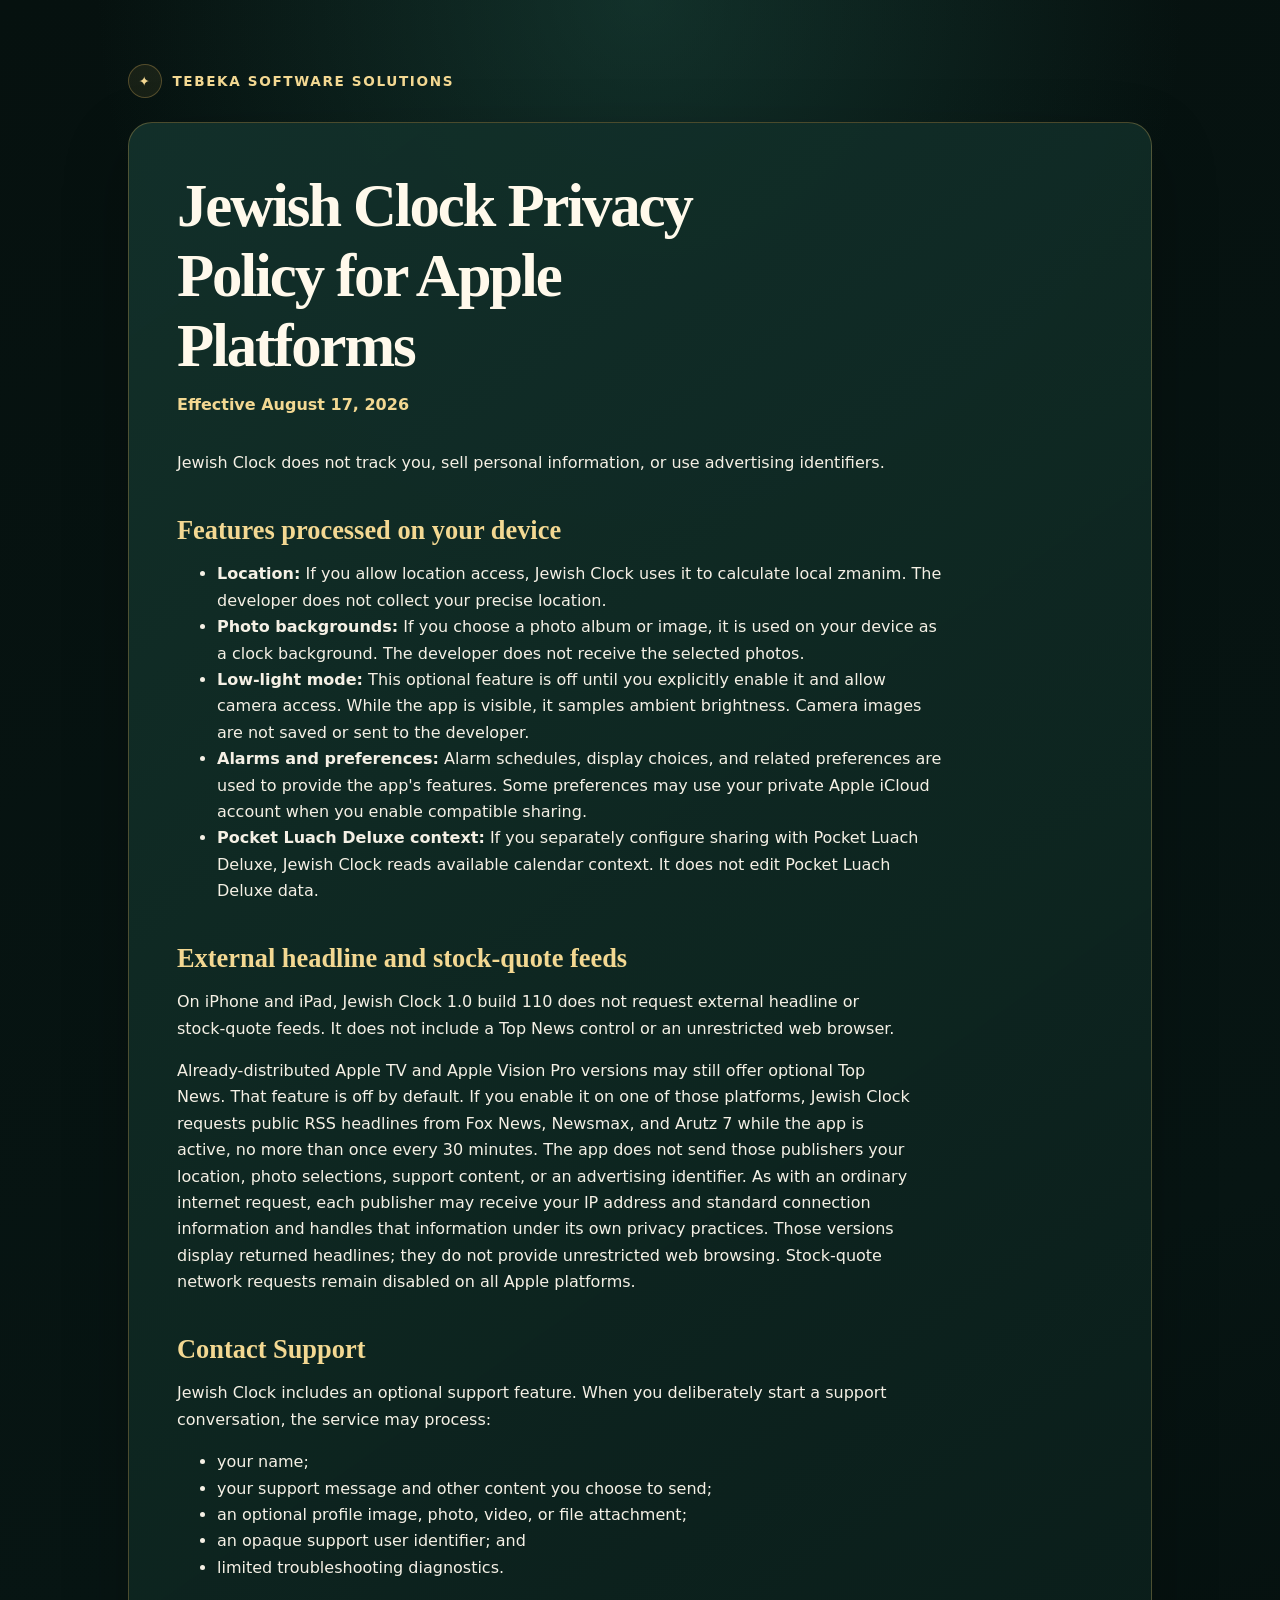
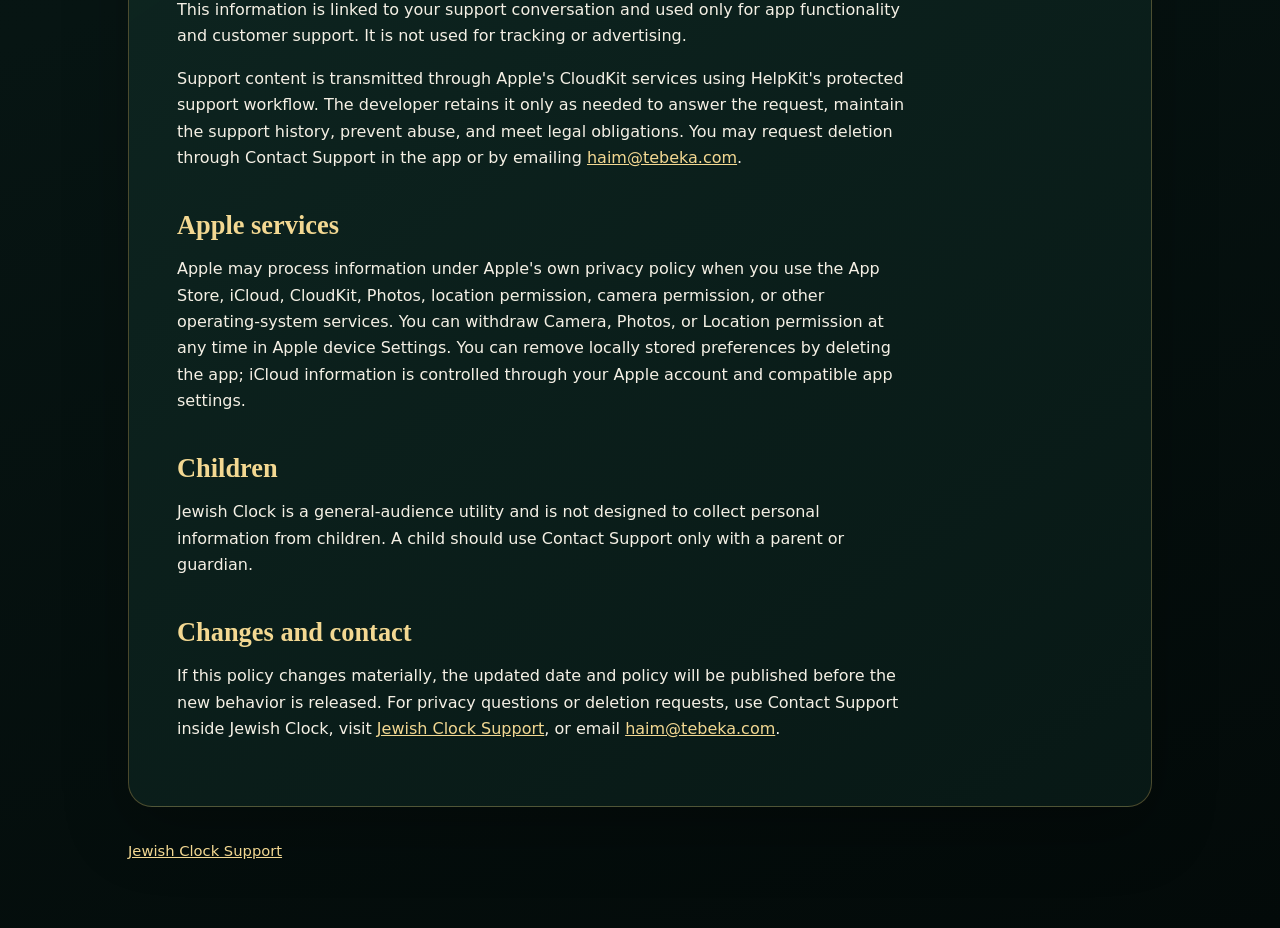
==== jewish-clock/index.html @ c7fe087c "Publish Jewish Clock privacy and support pages" ====
<!doctype html>
<html lang="en">
<head>
  <meta charset="utf-8">
  <meta name="viewport" content="width=device-width, initial-scale=1">
  <meta name="description" content="Jewish Clock privacy policy for Apple platforms.">
  <title>Jewish Clock Privacy Policy</title>
  <link rel="stylesheet" href="../assets/style.css">
</head>
<body>
  <main class="shell">
    <a class="brand" href="./">Tebeka Software Solutions</a>
    <article class="policy">
      <h1>Jewish Clock Privacy Policy for Apple Platforms</h1>
      <p class="effective">Effective August 17, 2026</p>
      <p>Jewish Clock does not track you, sell personal information, or use advertising identifiers.</p>

      <h2>Features processed on your device</h2>
      <ul>
        <li><strong>Location:</strong> If you allow location access, Jewish Clock uses it to calculate local zmanim. The developer does not collect your precise location.</li>
        <li><strong>Photo backgrounds:</strong> If you choose a photo album or image, it is used on your device as a clock background. The developer does not receive the selected photos.</li>
        <li><strong>Low-light mode:</strong> This optional feature is off until you explicitly enable it and allow camera access. While the app is visible, it samples ambient brightness. Camera images are not saved or sent to the developer.</li>
        <li><strong>Alarms and preferences:</strong> Alarm schedules, display choices, and related preferences are used to provide the app's features. Some preferences may use your private Apple iCloud account when you enable compatible sharing.</li>
        <li><strong>Pocket Luach Deluxe context:</strong> If you separately configure sharing with Pocket Luach Deluxe, Jewish Clock reads available calendar context. It does not edit Pocket Luach Deluxe data.</li>
      </ul>

      <h2>External headline and stock-quote feeds</h2>
      <p>On iPhone and iPad, Jewish Clock 1.0 build 110 does not request external headline or stock-quote feeds. It does not include a Top News control or an unrestricted web browser.</p>
      <p>Already-distributed Apple TV and Apple Vision Pro versions may still offer optional Top News. That feature is off by default. If you enable it on one of those platforms, Jewish Clock requests public RSS headlines from Fox News, Newsmax, and Arutz 7 while the app is active, no more than once every 30 minutes. The app does not send those publishers your location, photo selections, support content, or an advertising identifier. As with an ordinary internet request, each publisher may receive your IP address and standard connection information and handles that information under its own privacy practices. Those versions display returned headlines; they do not provide unrestricted web browsing. Stock-quote network requests remain disabled on all Apple platforms.</p>

      <h2>Contact Support</h2>
      <p>Jewish Clock includes an optional support feature. When you deliberately start a support conversation, the service may process:</p>
      <ul>
        <li>your name;</li>
        <li>your support message and other content you choose to send;</li>
        <li>an optional profile image, photo, video, or file attachment;</li>
        <li>an opaque support user identifier; and</li>
        <li>limited troubleshooting diagnostics.</li>
      </ul>
      <p>This information is linked to your support conversation and used only for app functionality and customer support. It is not used for tracking or advertising.</p>
      <p>Support content is transmitted through Apple's CloudKit services using HelpKit's protected support workflow. The developer retains it only as needed to answer the request, maintain the support history, prevent abuse, and meet legal obligations. You may request deletion through Contact Support in the app or by emailing <a href="mailto:haim@tebeka.com">haim@tebeka.com</a>.</p>

      <h2>Apple services</h2>
      <p>Apple may process information under Apple's own privacy policy when you use the App Store, iCloud, CloudKit, Photos, location permission, camera permission, or other operating-system services. You can withdraw Camera, Photos, or Location permission at any time in Apple device Settings. You can remove locally stored preferences by deleting the app; iCloud information is controlled through your Apple account and compatible app settings.</p>

      <h2>Children</h2>
      <p>Jewish Clock is a general-audience utility and is not designed to collect personal information from children. A child should use Contact Support only with a parent or guardian.</p>

      <h2>Changes and contact</h2>
      <p>If this policy changes materially, the updated date and policy will be published before the new behavior is released. For privacy questions or deletion requests, use Contact Support inside Jewish Clock, visit <a href="support/">Jewish Clock Support</a>, or email <a href="mailto:haim@tebeka.com">haim@tebeka.com</a>.</p>
    </article>
    <footer><a href="support/">Jewish Clock Support</a></footer>
  </main>
</body>
</html>
---- assets/style.css ----
:root {
  color-scheme: dark;
  --background: #071513;
  --surface: #0d2420;
  --surface-strong: #13312b;
  --text: #f5f0e5;
  --muted: #c9c3b7;
  --gold: #e2b75f;
  --gold-soft: #f3d892;
  --line: rgba(226, 183, 95, 0.3);
  font-family: Inter, ui-sans-serif, system-ui, -apple-system, BlinkMacSystemFont,
    "Segoe UI", sans-serif;
}

* { box-sizing: border-box; }

body {
  margin: 0;
  min-height: 100vh;
  color: var(--text);
  background:
    radial-gradient(circle at top, rgba(42, 110, 94, 0.34), transparent 34rem),
    linear-gradient(160deg, #06110f 0%, var(--background) 55%, #030a09 100%);
  line-height: 1.65;
}

a { color: var(--gold-soft); }
a:hover { color: #fff0bd; }
a:focus-visible {
  outline: 3px solid var(--gold-soft);
  outline-offset: 4px;
  border-radius: 4px;
}

.shell {
  width: min(100% - 2rem, 64rem);
  margin: 0 auto;
  padding: clamp(2rem, 5vw, 5rem) 0 4rem;
}

.brand {
  display: inline-flex;
  align-items: center;
  gap: 0.65rem;
  margin-bottom: 1.5rem;
  color: var(--gold-soft);
  font-size: 0.85rem;
  font-weight: 750;
  letter-spacing: 0.12em;
  text-decoration: none;
  text-transform: uppercase;
}

.brand::before {
  content: "\2726";
  display: grid;
  width: 2rem;
  height: 2rem;
  place-items: center;
  border: 1px solid var(--line);
  border-radius: 50%;
  background: rgba(226, 183, 95, 0.08);
}

.hero, .policy {
  border: 1px solid var(--line);
  border-radius: 1.5rem;
  background: linear-gradient(145deg, rgba(19, 49, 43, 0.94), rgba(8, 25, 22, 0.97));
  box-shadow: 0 1.5rem 4rem rgba(0, 0, 0, 0.28);
}

.hero { padding: clamp(1.6rem, 5vw, 3.75rem); }
.policy { padding: clamp(1.4rem, 4vw, 3rem); }

h1, h2 {
  margin-top: 0;
  font-family: Georgia, "Times New Roman", serif;
  line-height: 1.15;
}

h1 {
  max-width: 18ch;
  margin-bottom: 1rem;
  color: #fff9eb;
  font-size: clamp(2.2rem, 8vw, 4.8rem);
  font-weight: 650;
  letter-spacing: -0.035em;
}

.policy h1 { font-size: clamp(2rem, 7vw, 3.8rem); }

h2 {
  margin: 2.4rem 0 0.7rem;
  color: var(--gold-soft);
  font-size: clamp(1.25rem, 4vw, 1.65rem);
}

p, li { max-width: 72ch; }

.lede {
  max-width: 58ch;
  color: var(--muted);
  font-size: clamp(1.05rem, 2vw, 1.25rem);
}

.effective {
  margin: -0.3rem 0 2rem;
  color: var(--gold-soft);
  font-weight: 700;
}

.cards {
  display: grid;
  grid-template-columns: repeat(auto-fit, minmax(min(100%, 17rem), 1fr));
  gap: 1rem;
  margin-top: 2rem;
}

.card {
  display: block;
  min-height: 9rem;
  padding: 1.35rem;
  border: 1px solid var(--line);
  border-radius: 1rem;
  color: var(--text);
  background: rgba(4, 18, 15, 0.62);
  text-decoration: none;
  transition: transform 160ms ease, background 160ms ease;
}

.card:hover {
  transform: translateY(-2px);
  background: rgba(20, 54, 47, 0.85);
}

.card strong {
  display: block;
  margin-bottom: 0.45rem;
  color: var(--gold-soft);
  font-family: Georgia, "Times New Roman", serif;
  font-size: 1.35rem;
}

.card span { color: var(--muted); }

footer {
  margin-top: 2rem;
  color: var(--muted);
  font-size: 0.92rem;
}

@media (prefers-reduced-motion: reduce) {
  .card { transition: none; }
}
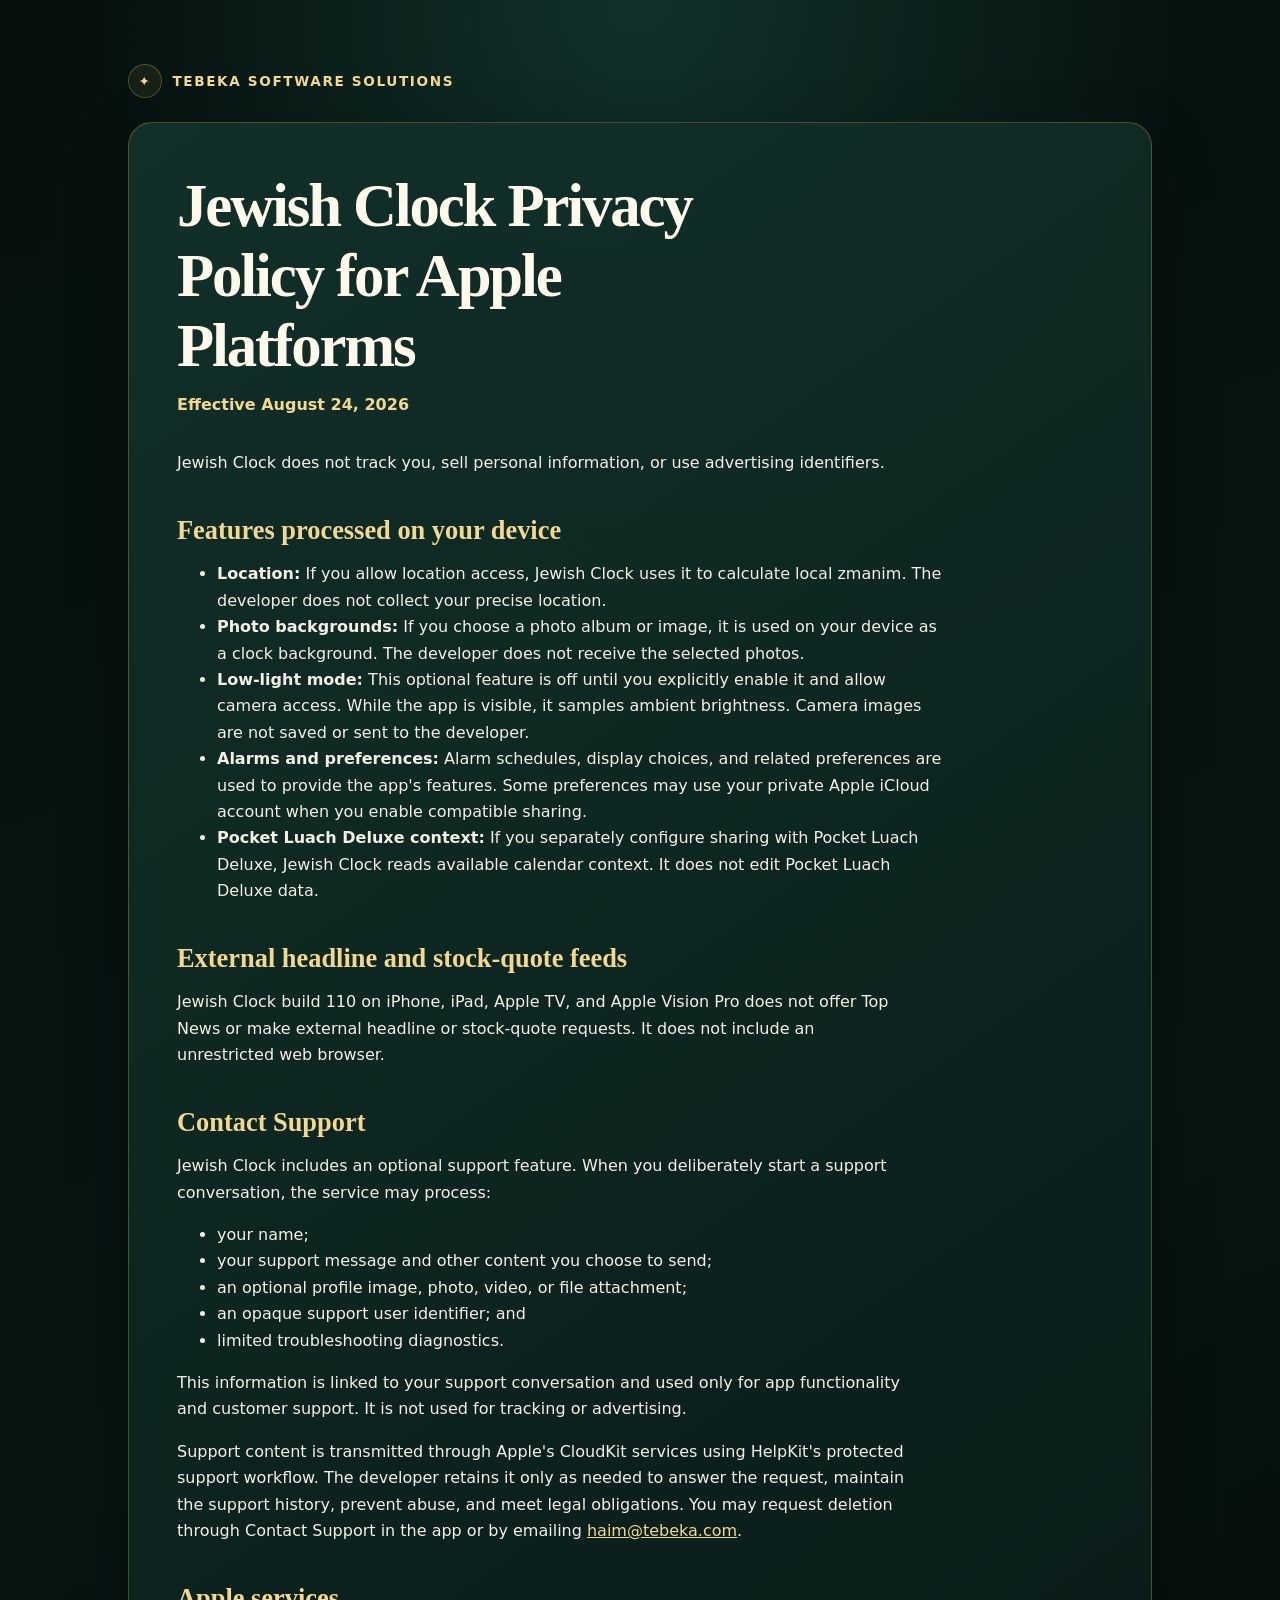
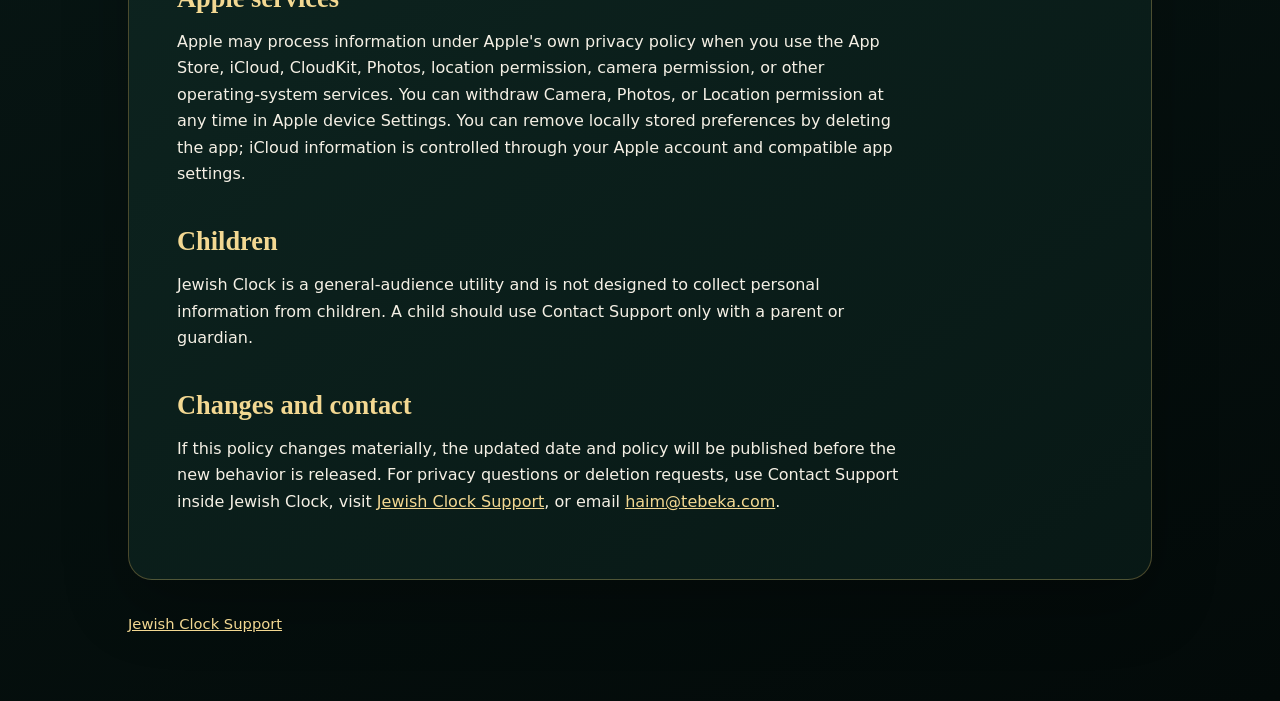
==== commit 4a65da97: "Update Jewish Clock all-platform privacy wording" ====
--- a/jewish-clock/index.html
+++ b/jewish-clock/index.html
@@ -12,7 +12,7 @@
     <a class="brand" href="./">Tebeka Software Solutions</a>
     <article class="policy">
       <h1>Jewish Clock Privacy Policy for Apple Platforms</h1>
-      <p class="effective">Effective August 17, 2026</p>
+      <p class="effective">Effective August 24, 2026</p>
       <p>Jewish Clock does not track you, sell personal information, or use advertising identifiers.</p>
 
       <h2>Features processed on your device</h2>
@@ -25,8 +25,7 @@
       </ul>
 
       <h2>External headline and stock-quote feeds</h2>
-      <p>On iPhone and iPad, Jewish Clock 1.0 build 110 does not request external headline or stock-quote feeds. It does not include a Top News control or an unrestricted web browser.</p>
-      <p>Already-distributed Apple TV and Apple Vision Pro versions may still offer optional Top News. That feature is off by default. If you enable it on one of those platforms, Jewish Clock requests public RSS headlines from Fox News, Newsmax, and Arutz 7 while the app is active, no more than once every 30 minutes. The app does not send those publishers your location, photo selections, support content, or an advertising identifier. As with an ordinary internet request, each publisher may receive your IP address and standard connection information and handles that information under its own privacy practices. Those versions display returned headlines; they do not provide unrestricted web browsing. Stock-quote network requests remain disabled on all Apple platforms.</p>
+      <p>Jewish Clock build 110 on iPhone, iPad, Apple TV, and Apple Vision Pro does not offer Top News or make external headline or stock-quote requests. It does not include an unrestricted web browser.</p>
 
       <h2>Contact Support</h2>
       <p>Jewish Clock includes an optional support feature. When you deliberately start a support conversation, the service may process:</p>
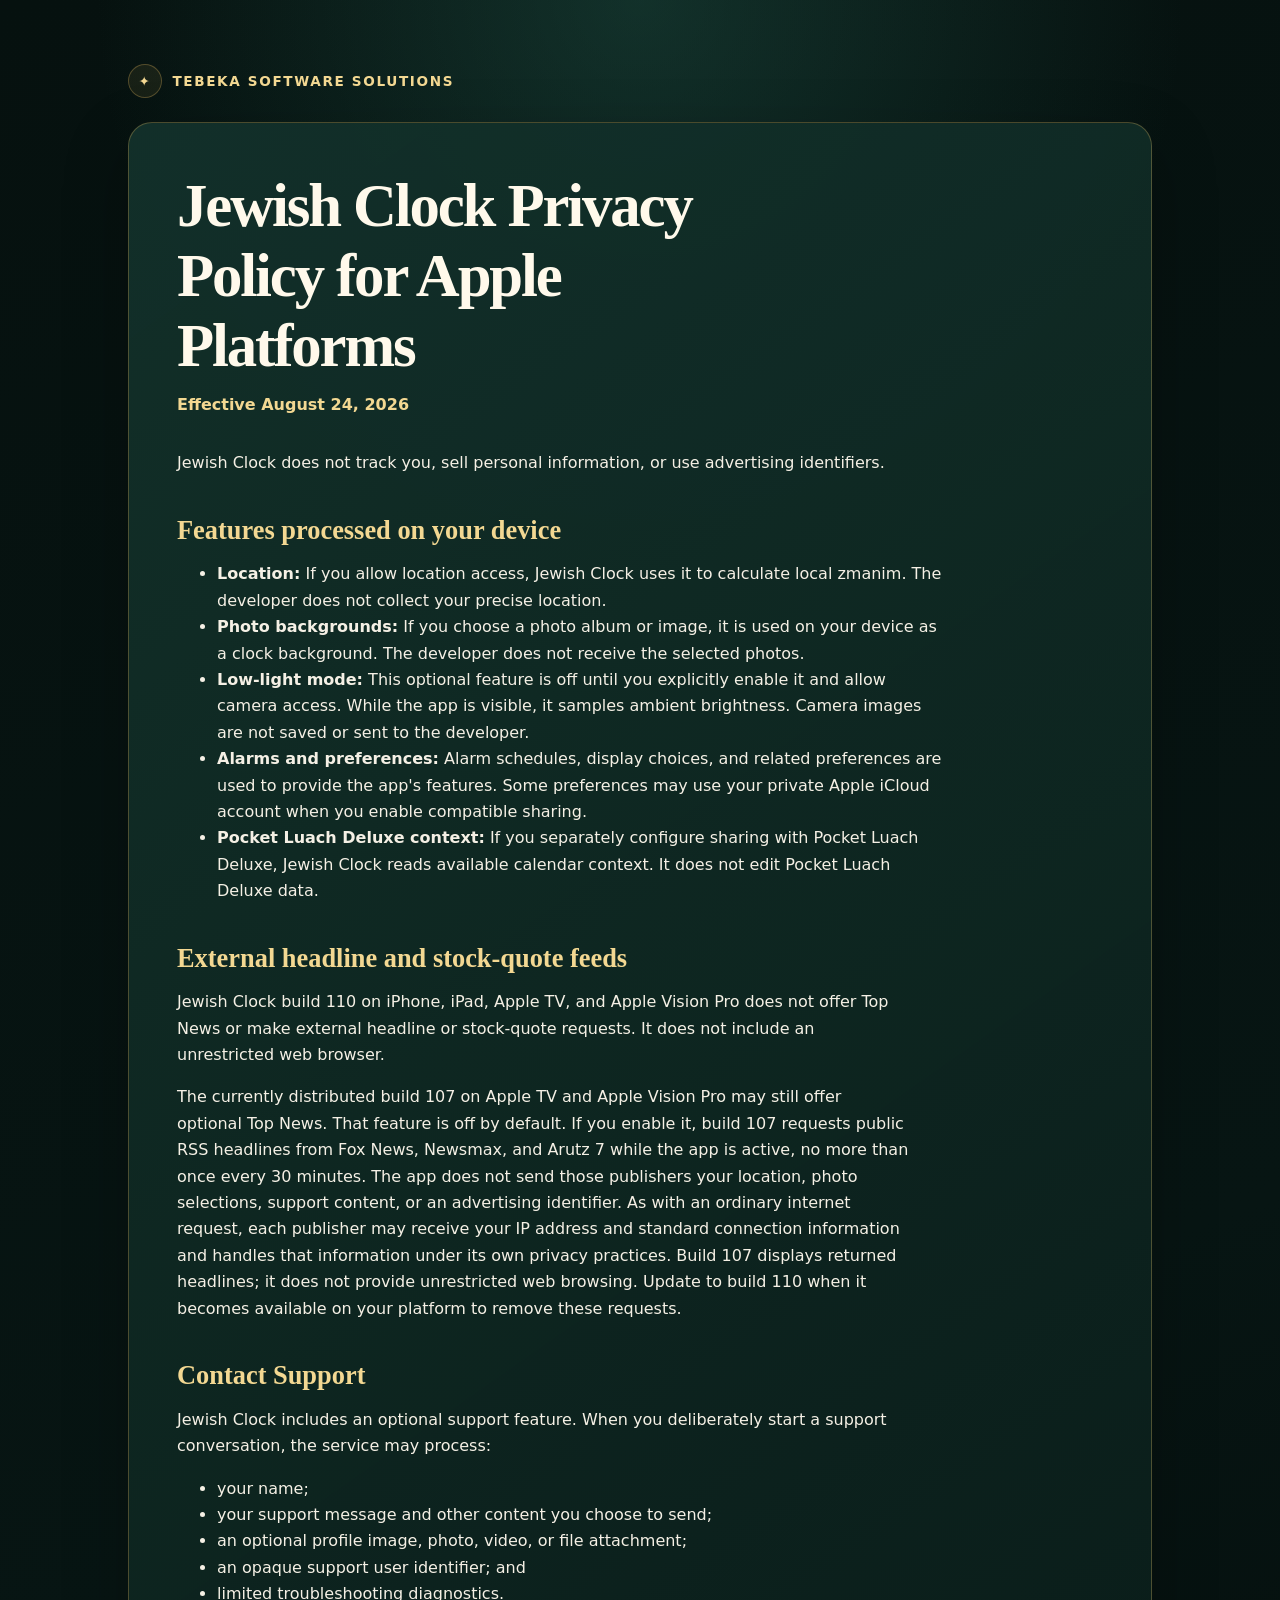
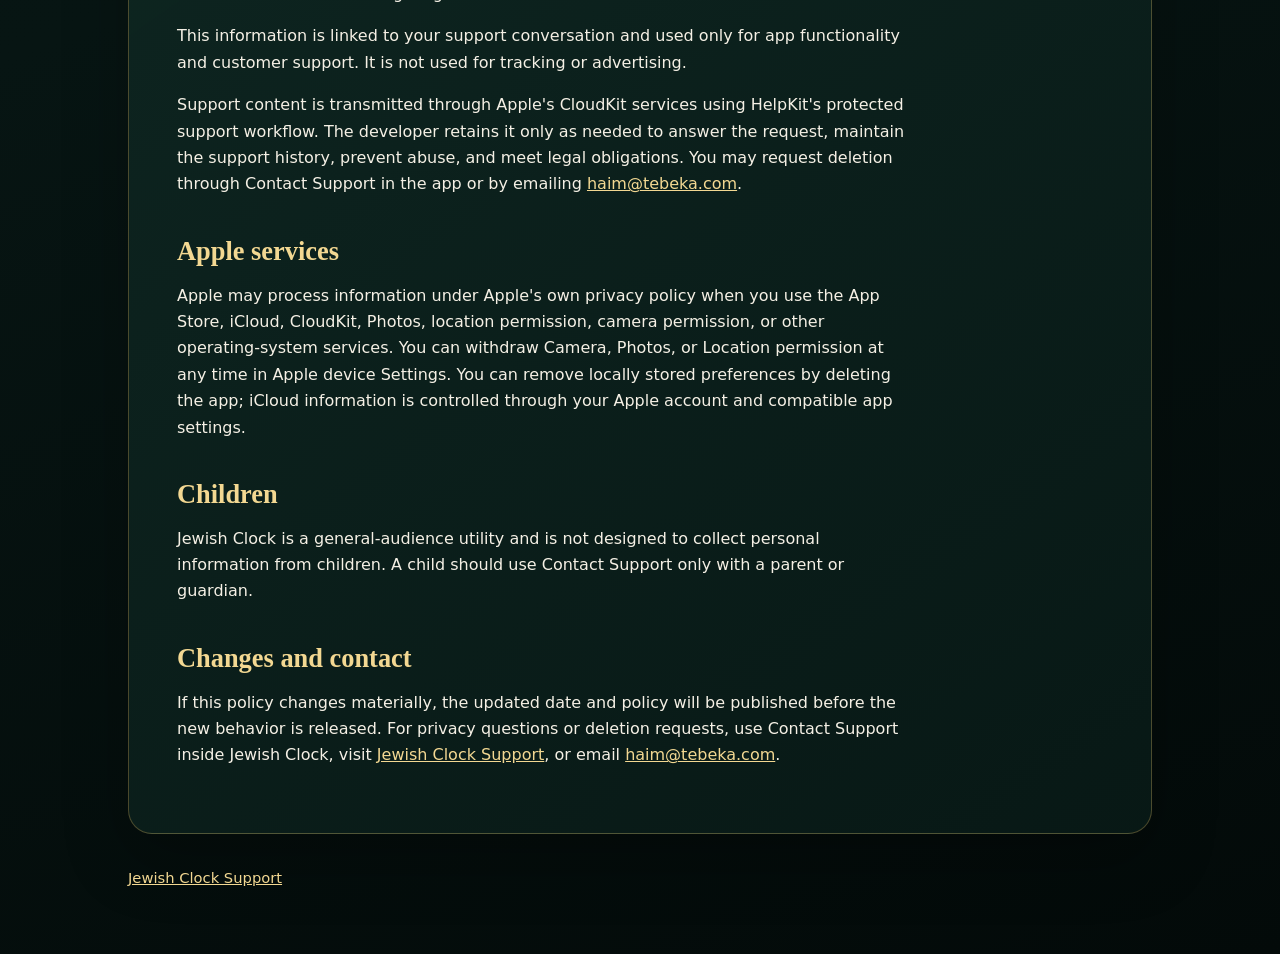
==== commit 165067e7: "Disclose Jewish Clock build 107 transition" ====
--- a/jewish-clock/index.html
+++ b/jewish-clock/index.html
@@ -26,6 +26,7 @@
 
       <h2>External headline and stock-quote feeds</h2>
       <p>Jewish Clock build 110 on iPhone, iPad, Apple TV, and Apple Vision Pro does not offer Top News or make external headline or stock-quote requests. It does not include an unrestricted web browser.</p>
+      <p>The currently distributed build 107 on Apple TV and Apple Vision Pro may still offer optional Top News. That feature is off by default. If you enable it, build 107 requests public RSS headlines from Fox News, Newsmax, and Arutz 7 while the app is active, no more than once every 30 minutes. The app does not send those publishers your location, photo selections, support content, or an advertising identifier. As with an ordinary internet request, each publisher may receive your IP address and standard connection information and handles that information under its own privacy practices. Build 107 displays returned headlines; it does not provide unrestricted web browsing. Update to build 110 when it becomes available on your platform to remove these requests.</p>
 
       <h2>Contact Support</h2>
       <p>Jewish Clock includes an optional support feature. When you deliberately start a support conversation, the service may process:</p>
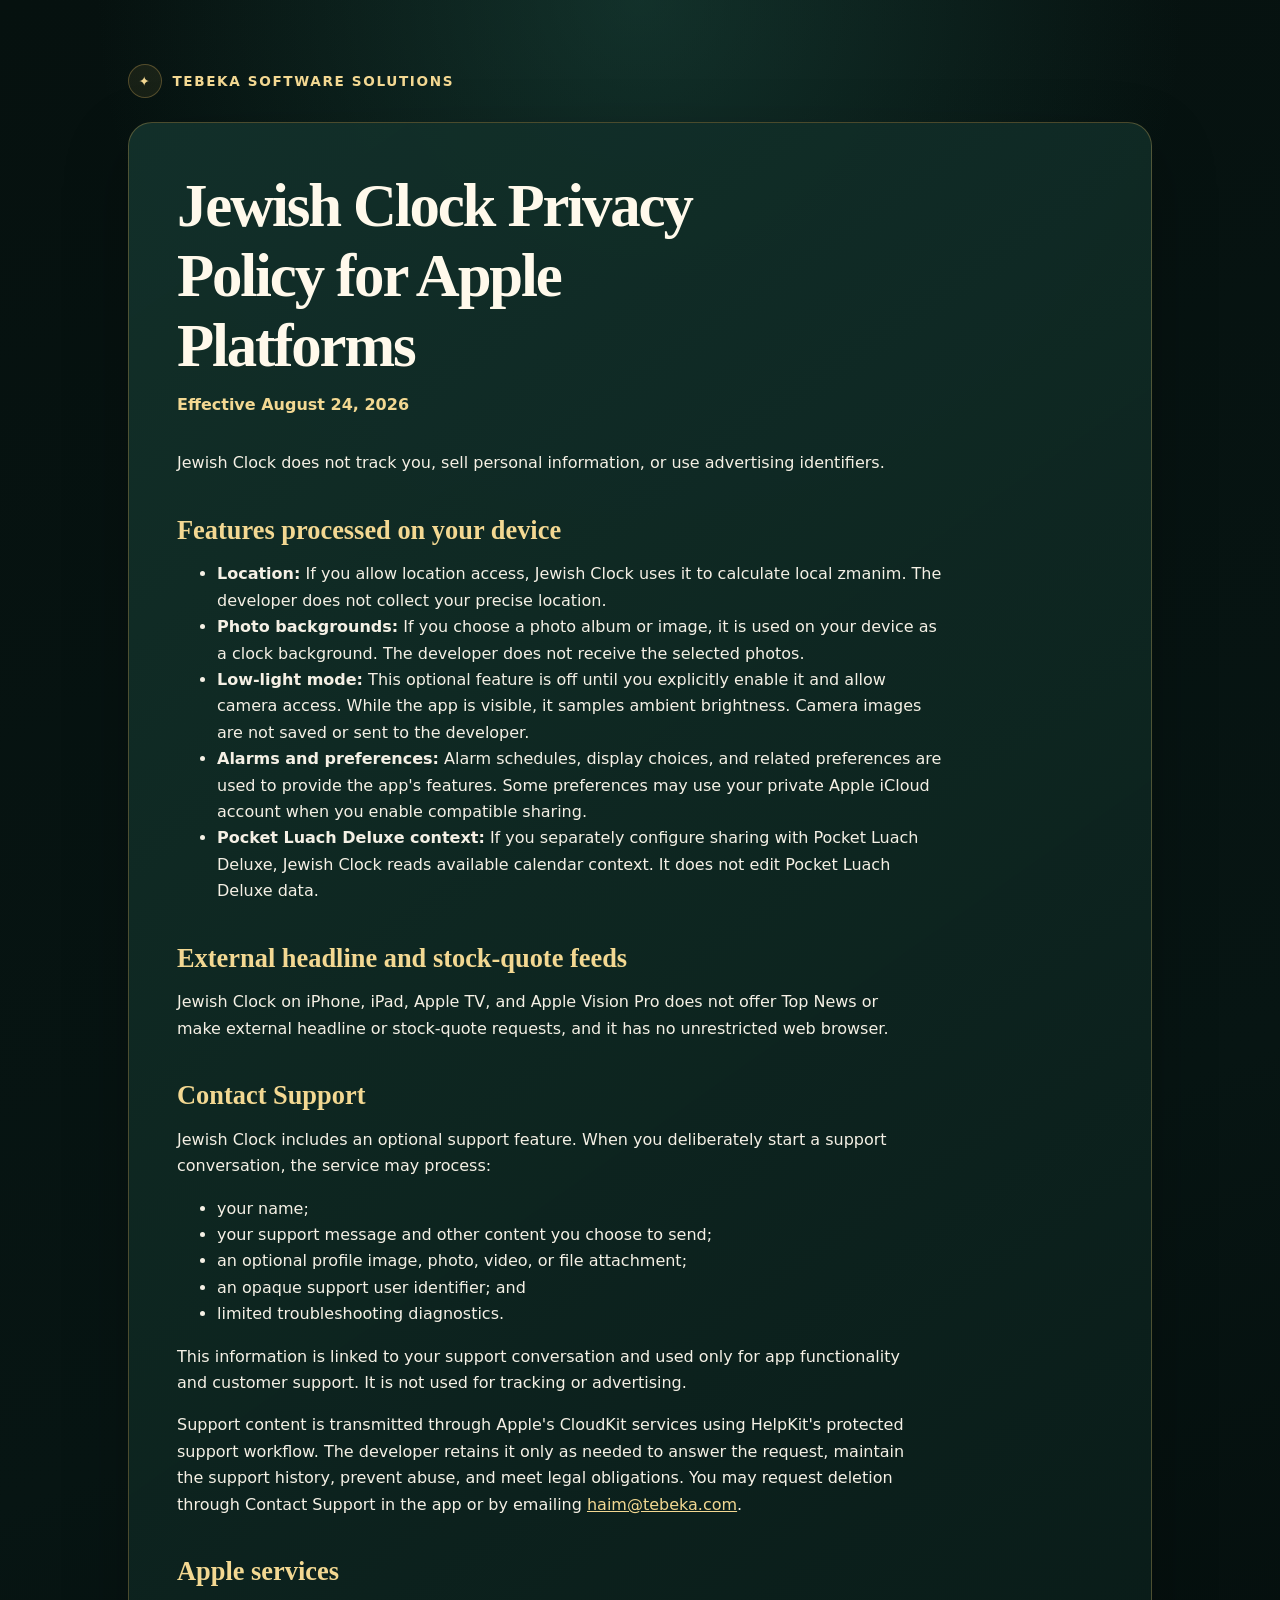
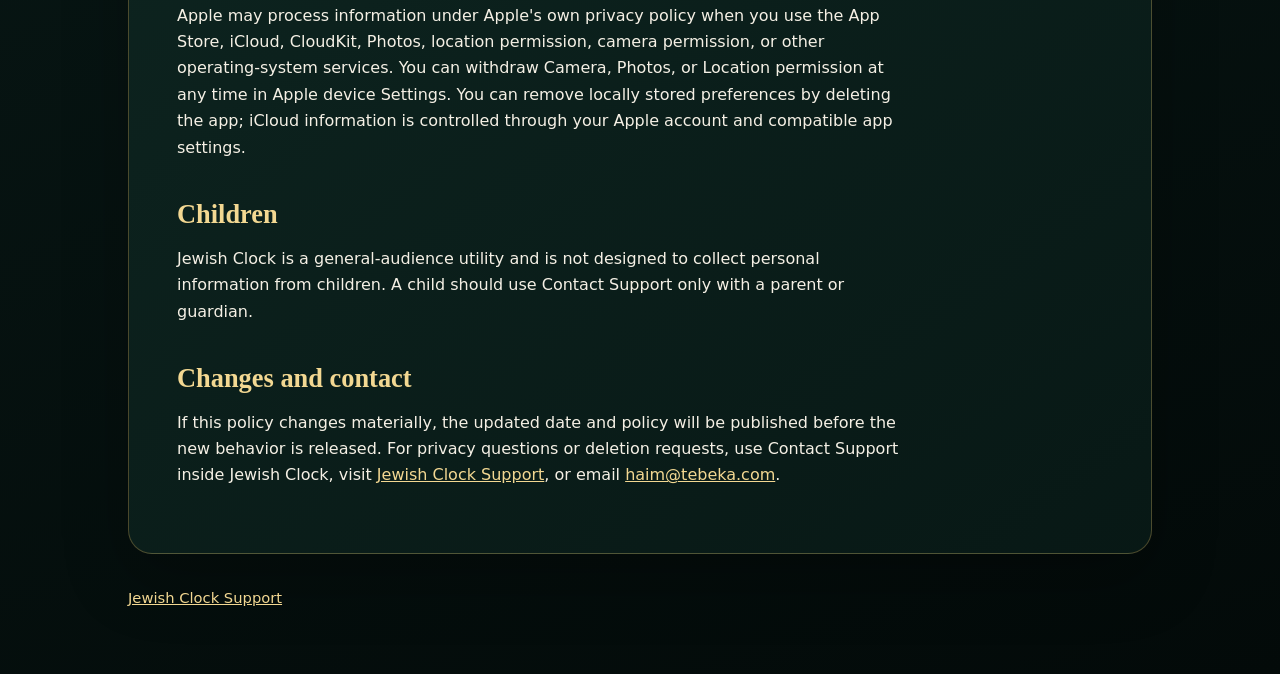
==== commit 0a089be5: "Make Jewish Clock privacy wording version-neutral" ====
--- a/jewish-clock/index.html
+++ b/jewish-clock/index.html
@@ -25,8 +25,7 @@
       </ul>
 
       <h2>External headline and stock-quote feeds</h2>
-      <p>Jewish Clock build 110 on iPhone, iPad, Apple TV, and Apple Vision Pro does not offer Top News or make external headline or stock-quote requests. It does not include an unrestricted web browser.</p>
-      <p>The currently distributed build 107 on Apple TV and Apple Vision Pro may still offer optional Top News. That feature is off by default. If you enable it, build 107 requests public RSS headlines from Fox News, Newsmax, and Arutz 7 while the app is active, no more than once every 30 minutes. The app does not send those publishers your location, photo selections, support content, or an advertising identifier. As with an ordinary internet request, each publisher may receive your IP address and standard connection information and handles that information under its own privacy practices. Build 107 displays returned headlines; it does not provide unrestricted web browsing. Update to build 110 when it becomes available on your platform to remove these requests.</p>
+      <p>Jewish Clock on iPhone, iPad, Apple TV, and Apple Vision Pro does not offer Top News or make external headline or stock-quote requests, and it has no unrestricted web browser.</p>
 
       <h2>Contact Support</h2>
       <p>Jewish Clock includes an optional support feature. When you deliberately start a support conversation, the service may process:</p>
